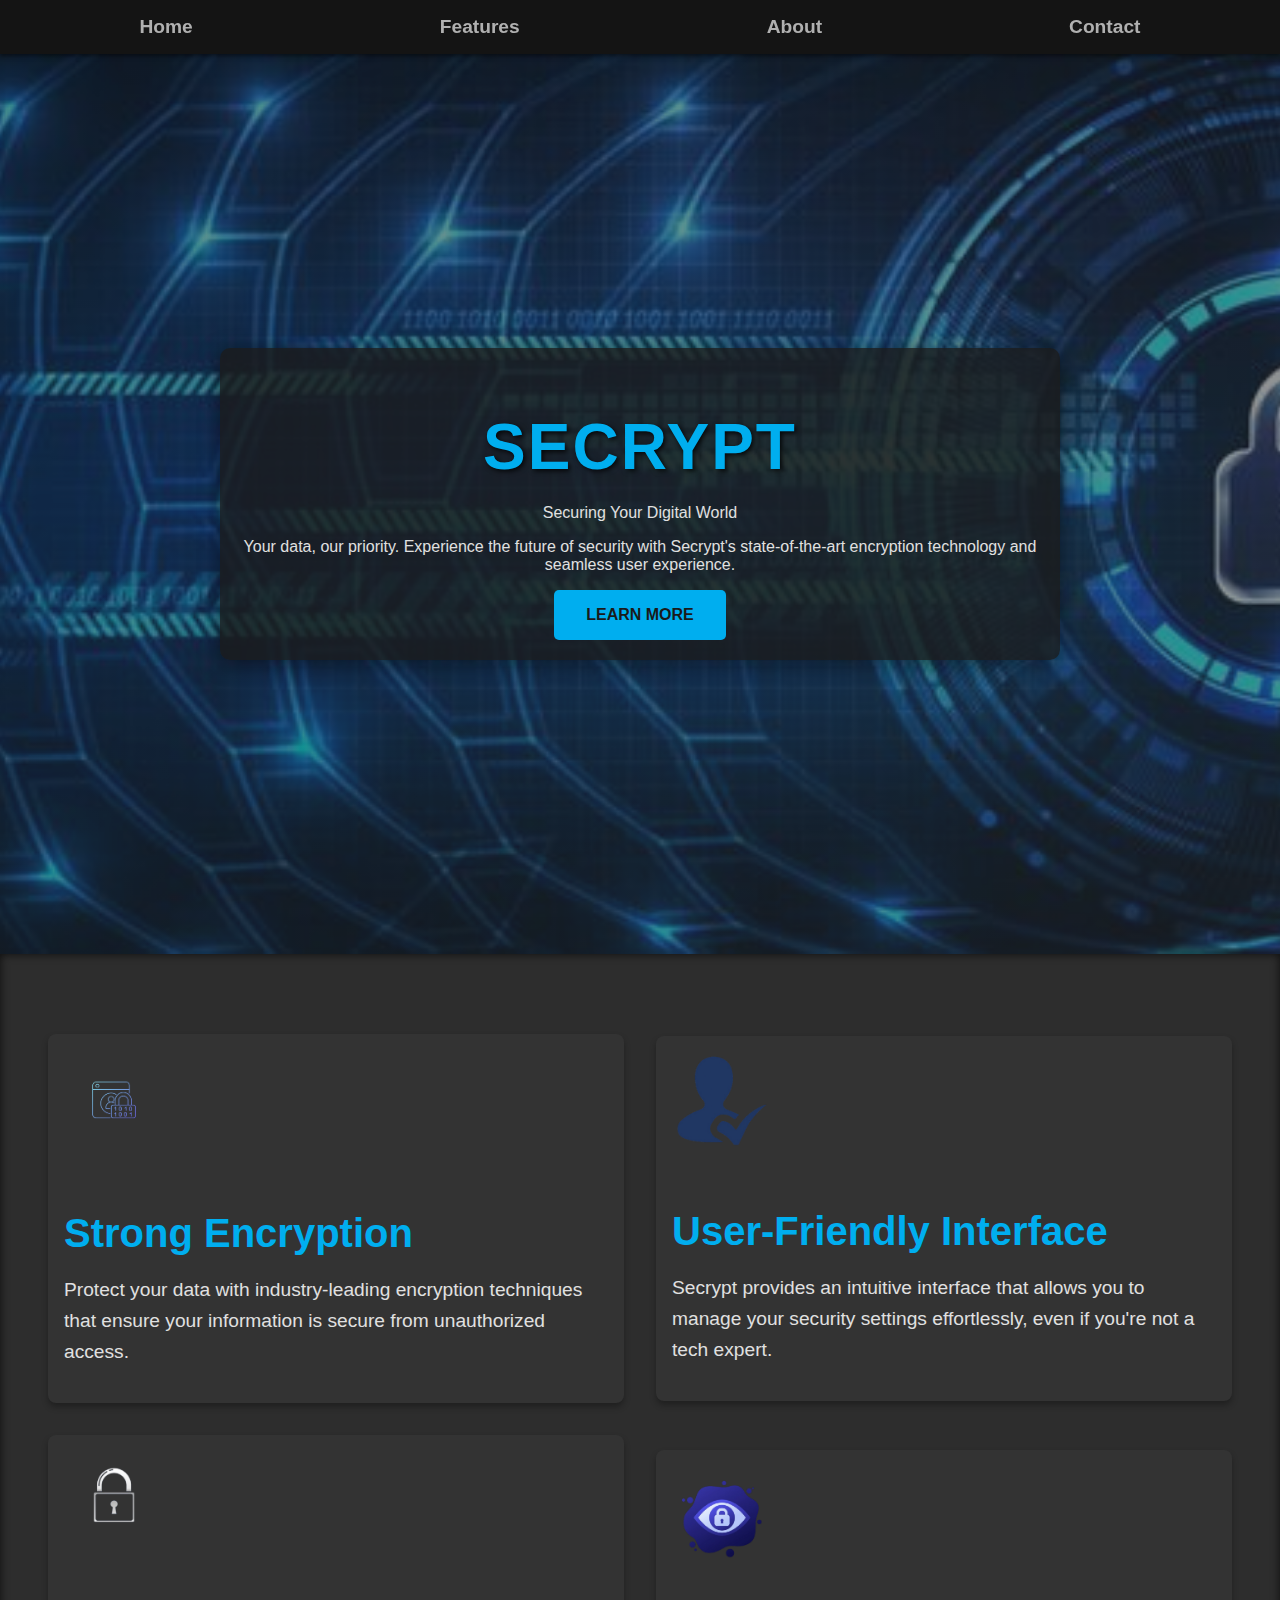
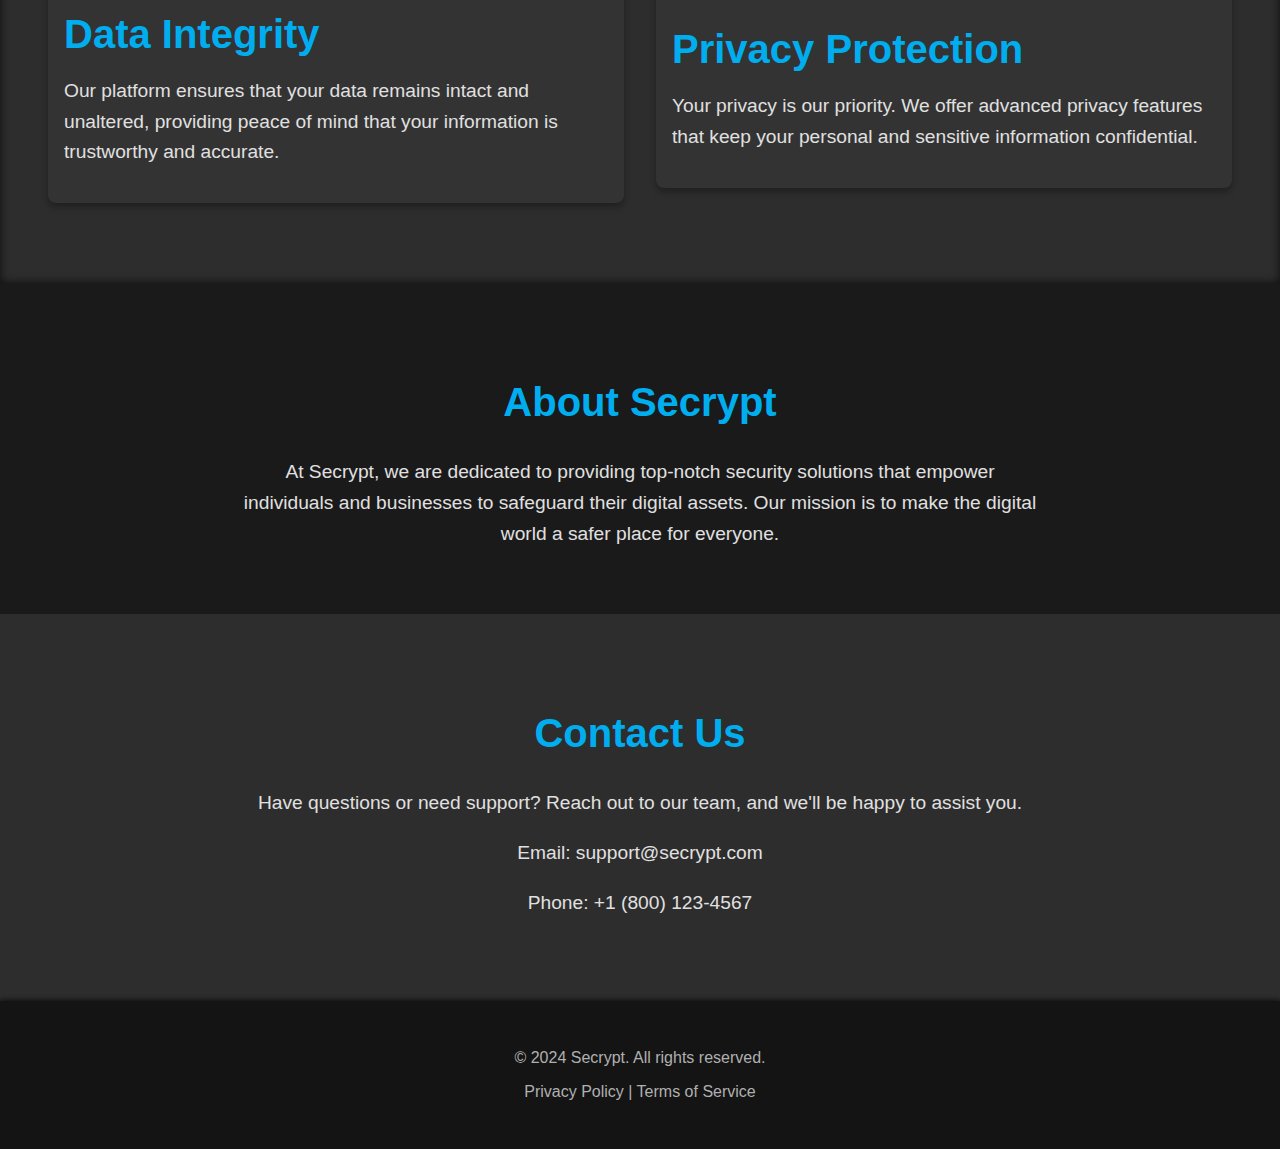
==== index.html @ 93d94c03 "Files Committed" ====
<!DOCTYPE html>
<html lang="en">
<head>
    <meta charset="UTF-8">
    <meta name="viewport" content="width=device-width, initial-scale=1.0">
    <title>Secrypt - Securing Your Digital World</title>
    <link rel="stylesheet" href="assets/style.css">
</head>
<body>
    <!-- Navigation Bar -->
    <nav>
        <ul>
            <li><a href="#home">Home</a></li>
            <li><a href="#features">Features</a></li>
            <li><a href="cryptography.html">About</a></li>
            <li><a href="#contact">Contact</a></li>
        </ul>
    </nav>

    <!-- Hero Section -->
    <section class="hero" id="home">
        <div class="hero-slider">
            <img src="assets/images/hero1.jpg" class="active" alt="Slide 1">
            <img src="assets/images/hero2.jpg" alt="Slide 2">
            <img src="assets/images/hero3.jpg" alt="Slide 3">
        </div>
        <div class="hero-content">
            <div class="hero-text">
                <h1>Secrypt</h1>
                <p>Securing Your Digital World</p>
                <p>Your data, our priority. Experience the future of security with Secrypt's state-of-the-art encryption technology and seamless user experience.</p>
                <a href="#features" class="cta">Learn More</a>
            </div>
        </div>
    </section>

    <!-- Content Section -->
    <section class="content" id="features">
        <div class="feature-item">
            <img src="assets/images/encryption-icon.png" alt="Encryption Icon">
            <h2>Strong Encryption</h2>
            <p>Protect your data with industry-leading encryption techniques that ensure your information is secure from unauthorized access.</p>
        </div>
        <div class="feature-item">
            <img src="assets/images/user-friendly-icon.png" alt="User-Friendly Interface Icon">
            <h2>User-Friendly Interface</h2>
            <p>Secrypt provides an intuitive interface that allows you to manage your security settings effortlessly, even if you're not a tech expert.</p>
        </div>
        <div class="feature-item">
            <img src="assets/images/lock-icon.png" alt="Secure Data Icon">
            <h2>Data Integrity</h2>
            <p>Our platform ensures that your data remains intact and unaltered, providing peace of mind that your information is trustworthy and accurate.</p>
        </div>
        <div class="feature-item">
            <img src="assets/images/privacy-icon.png" alt="Privacy Protection Icon">
            <h2>Privacy Protection</h2>
            <p>Your privacy is our priority. We offer advanced privacy features that keep your personal and sensitive information confidential.</p>
        </div>
    </section>

    <!-- About Section -->
    <section class="about" id="about">
        <div>
            <h2>About Secrypt</h2>
            <p>At Secrypt, we are dedicated to providing top-notch security solutions that empower individuals and businesses to safeguard their digital assets. Our mission is to make the digital world a safer place for everyone.</p>
        </div>
    </section>

    <!-- Contact Section -->
    <section class="contact" id="contact">
        <div>
            <h2>Contact Us</h2>
            <p>Have questions or need support? Reach out to our team, and we'll be happy to assist you.</p>
            <p>Email: support@secrypt.com</p>
            <p>Phone: +1 (800) 123-4567</p>
        </div>
    </section>

    <!-- Footer -->
    <footer>
        <p>&copy; 2024 Secrypt. All rights reserved.</p>
        <p><a href="#privacy">Privacy Policy</a> | <a href="#terms">Terms of Service</a></p>
    </footer>

    <!-- Smooth Scrolling JavaScript -->
    <script>
        document.querySelectorAll('a[href^="#"]').forEach(anchor => {
            anchor.addEventListener('click', function (e) {
                e.preventDefault();
                document.querySelector(this.getAttribute('href')).scrollIntoView({
                    behavior: 'smooth'
                });
            });
        });


        let currentIndex = 0;
        const images = document.querySelectorAll('.hero-slider img');
        const imageCount = images.length;

        setInterval(() => {
            images[currentIndex].classList.remove('active');
            currentIndex = (currentIndex + 1) % imageCount;
            images[currentIndex].classList.add('active');
        }, 3000);
    </script>
</body>
</html>
---- assets/style.css ----
body {
    margin: 0;
    font-family: 'Open Sans', sans-serif;
    background-color: #1A1A1A;
    color: #E0E0E0;
}

/* Navigation Bar */
nav {
    background-color: #141414;
    padding: 1rem;
    position: sticky;
    top: 0;
    z-index: 1000;
    box-shadow: 0 2px 4px rgba(0, 0, 0, 0.5);
}

nav ul {
    list-style-type: none;
    margin: 0;
    padding: 0;
    display: flex;
    justify-content: space-around;
}

nav ul li {
    display: inline;
}

nav ul li a {
    color: #B0B0B0;
    text-decoration: none;
    font-weight: bold;
    font-size: 1.2rem;
    transition: color 0.3s ease, transform 0.3s ease;
}

nav ul li a:hover {
    color: #00AEEF;
    transform: scale(1.1);
}

/* Hero Section */
.hero {
    position: relative;
    height: 100vh;
    background: linear-gradient(to bottom right, #1A1A1A, #2D2D2D);
    display: flex;
    align-items: center;
    justify-content: center;
    text-align: center;
}

.hero-content {
    position: relative;
    z-index: 2;
    color: #E0E0E0;
}

.hero-slider {
    position: absolute;
    top: 0;
    left: 0;
    width: 100%;
    height: 100%;
    opacity: 0.5; /* Slightly transparent */
    z-index: 1;
    overflow: hidden;
}

.hero-slider img {
    width: 100%;
    height: 100%;
    object-fit: cover;
    position: absolute;
    top: 0;
    left: 0;
    opacity: 0;
    transition: opacity 1s ease-in-out;
}

.hero-slider img.active {
    opacity: 1;
}

.hero-text {
    text-align: center;
    color: #E0E0E0;
    max-width: 800px;
    margin: 0 auto;
    padding: 20px;
    background: rgba(26, 26, 26, 0.8); /* Slightly transparent background for text */
    border-radius: 10px;
    box-shadow: 0 4px 20px rgba(0, 0, 0, 0.5);
}

.hero-text h1 {
    font-family: 'Montserrat', sans-serif;
    font-size: 4rem;
    letter-spacing: 2px;
    text-transform: uppercase;
    color: #00AEEF;
    margin-bottom: 20px;
    text-shadow: 2px 2px 5px rgba(0, 0, 0, 0.8);
}

.hero-text .tagline {
    font-family: 'Open Sans', sans-serif;
    font-size: 1.8rem;
    font-weight: 300;
    margin-bottom: 15px;
    color: #B0B0B0;
}

.hero-text .description {
    font-family: 'Open Sans', sans-serif;
    font-size: 1.2rem;
    line-height: 1.6;
    color: #E0E0E0;
    margin-bottom: 30px;
}

.hero-text .cta {
    background-color: #00AEEF;
    color: #1A1A1A;
    padding: 1rem 2rem;
    text-transform: uppercase;
    font-weight: bold;
    text-decoration: none;
    border-radius: 5px;
    transition: background-color 0.3s, transform 0.3s;
    display: inline-block;
}

.hero-text .cta:hover {
    background-color: #0098D3;
    transform: scale(1.05);
}

/* Content Section */
.content {
    padding: 4rem 2rem;
    display: flex;
    flex-wrap: wrap;
    justify-content: space-between;
    align-items: center;
    background-color: #2D2D2D;
    box-shadow: inset 0 0 10px rgba(0, 0, 0, 0.7);
}

.feature-item {
    flex: 1 1 30%;
    margin: 1rem;
    padding: 1rem;
    background-color: #333333;
    border-radius: 8px;
    box-shadow: 0 4px 6px rgba(0, 0, 0, 0.3);
    transition: transform 0.3s ease;
}

.feature-item:hover {
    transform: translateY(-5px);
}

.feature-item img {
    max-width: 100px;
    margin-bottom: 1rem;
}

.feature-item h2 {
    font-family: 'Montserrat', sans-serif;
    font-size: 2.5rem;
    margin-bottom: 1rem;
    color: #00AEEF;
}

.feature-item p {
    font-size: 1.2rem;
    line-height: 1.6;
}

/* About Section */
.about {
    padding: 4rem 2rem;
    background-color: #1A1A1A;
    text-align: center;
}

.about h2 {
    font-family: 'Montserrat', sans-serif;
    font-size: 2.5rem;
    color: #00AEEF;
    margin-bottom: 2rem;
}

.about p {
    font-size: 1.2rem;
    line-height: 1.6;
    max-width: 800px;
    margin: 0 auto;
}

/* Contact Section */
.contact {
    padding: 4rem 2rem;
    background-color: #2D2D2D;
    text-align: center;
}

.contact h2 {
    font-family: 'Montserrat', sans-serif;
    font-size: 2.5rem;
    color: #00AEEF;
    margin-bottom: 2rem;
}

.contact p {
    font-size: 1.2rem;
    line-height: 1.6;
}

/* Footer */
footer {
    background-color: #141414;
    color: #B0B0B0;
    padding: 2rem 0;
    text-align: center;
    box-shadow: 0 -2px 4px rgba(0, 0, 0, 0.5);
}

footer a {
    color: #B0B0B0;
    text-decoration: none;
    transition: color 0.3s ease;
}

footer a:hover {
    color: #00AEEF;
}

/* Smooth Scrolling */
html {
    scroll-behavior: smooth;
}
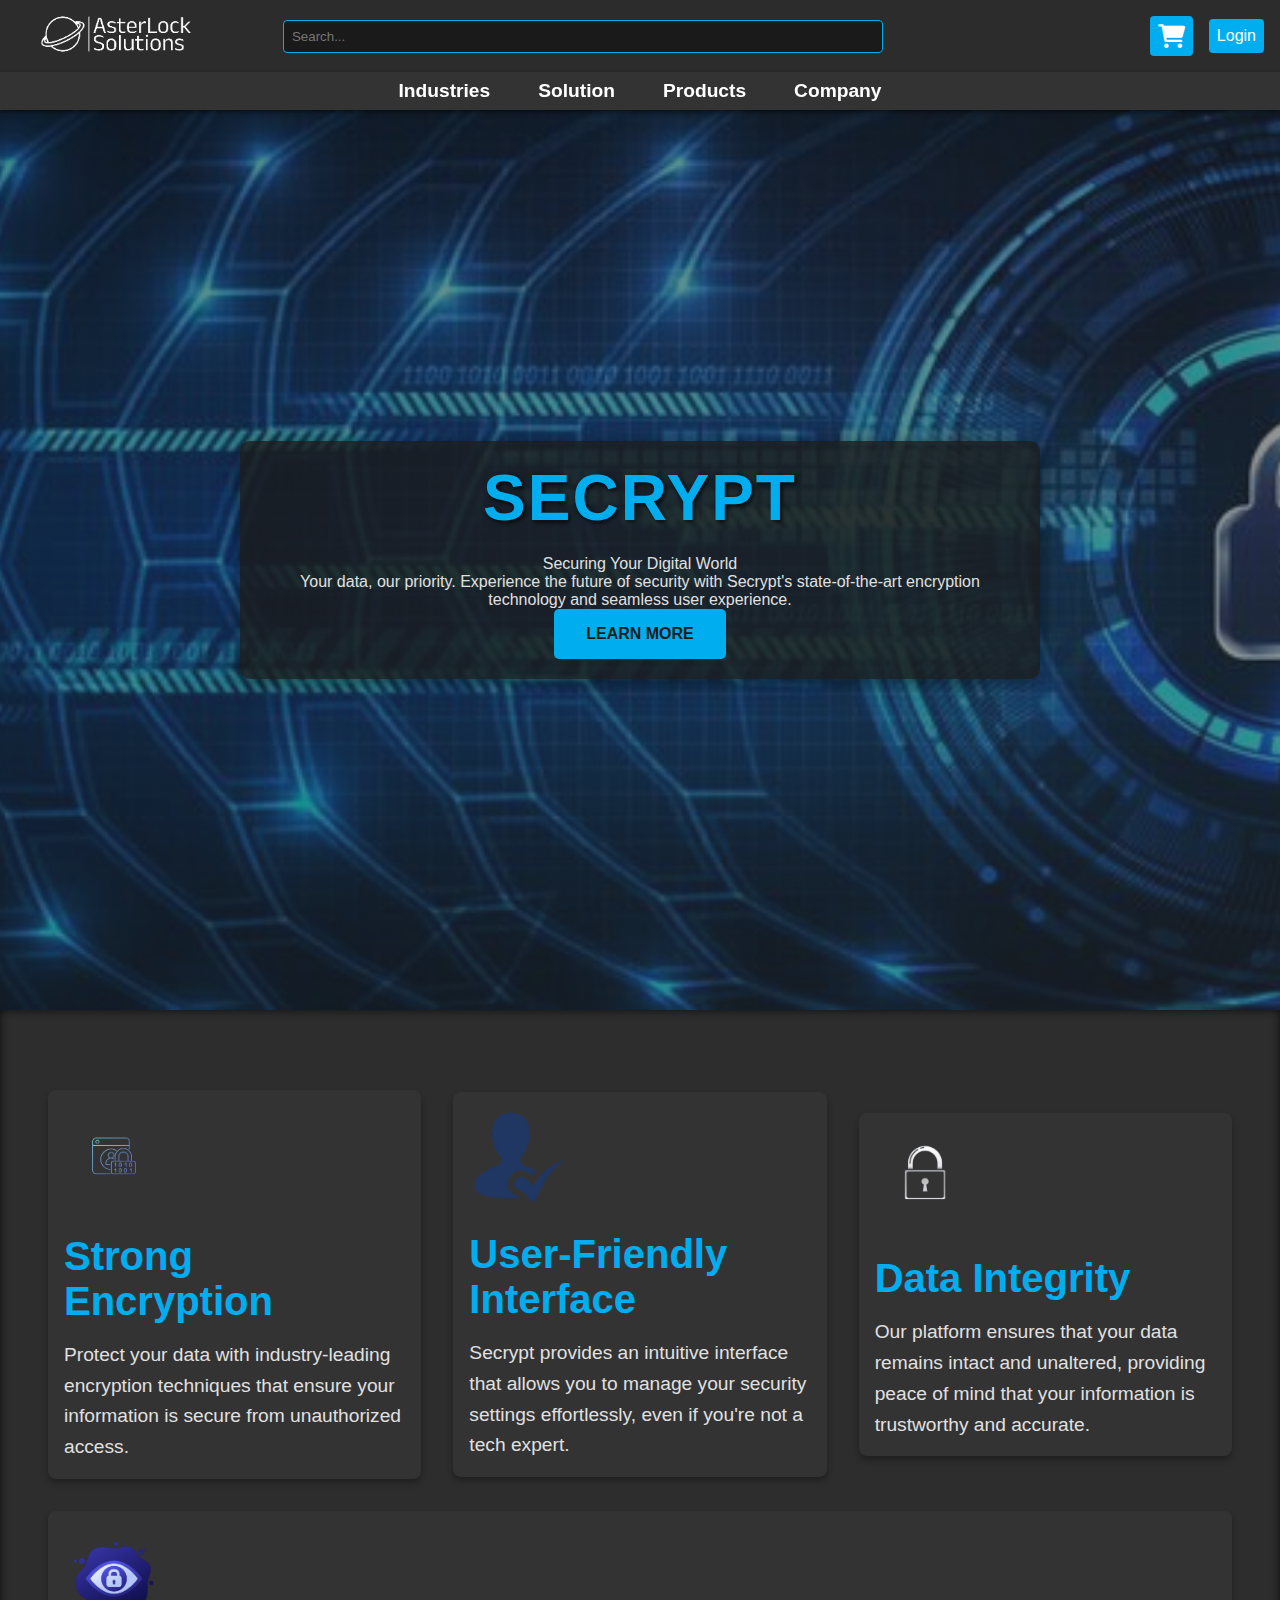
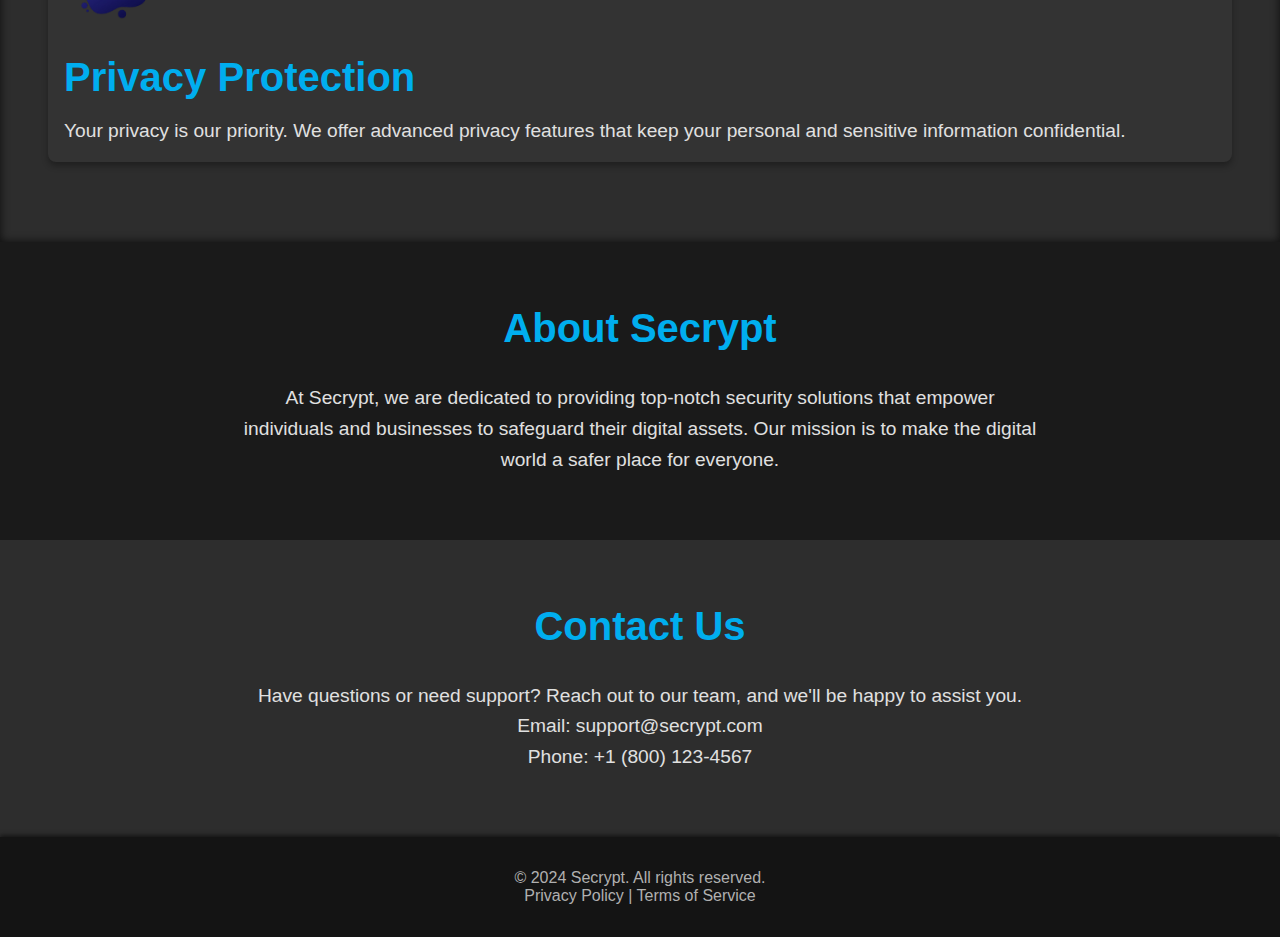
==== commit 67035e76: "Changed topnav | Fixed Decryption" ====
--- a/index.html
+++ b/index.html
@@ -4,18 +4,40 @@
     <meta charset="UTF-8">
     <meta name="viewport" content="width=device-width, initial-scale=1.0">
     <title>Secrypt - Securing Your Digital World</title>
-    <link rel="stylesheet" href="assets/style.css">
+    <link rel="stylesheet" href="assets/css/style.css">
+    <link rel="stylesheet" href="assets/css/topnav.css">
+    <link rel="stylesheet" href="https://cdnjs.cloudflare.com/ajax/libs/font-awesome/6.0.0-beta3/css/all.min.css">
 </head>
 <body>
-    <!-- Navigation Bar -->
-    <nav>
+    <!-- Main Top Navigation -->
+    <header>
+        <div class="main-topnav">
+            <div class="logo">
+                <a href="index.html"><img src="assets/images/logo.png" alt="Logo"></a>
+            </div>
+            <div class="search-bar">
+                <input type="text" placeholder="Search...">
+            </div>
+            <div class="user-actions">
+                <a href="cart.html" class="cart">
+                    <!-- Cart Icon (Font Awesome) -->
+                    <i class="fas fa-shopping-cart"></i>
+                </a>
+                <a href="login.html" class="login">Login</a>
+            </div>
+        </div>
+    </header>
+
+    <!-- Secondary Top Navigation -->
+    <nav class="secondary-topnav">
         <ul>
-            <li><a href="#home">Home</a></li>
-            <li><a href="#features">Features</a></li>
-            <li><a href="cryptography.html">About</a></li>
-            <li><a href="#contact">Contact</a></li>
+            <li><a href="industries.html">Industries</a></li>
+            <li><a href="solution.html">Solution</a></li>
+            <li><a href="products.html">Products</a></li>
+            <li><a href="company.html">Company</a></li>
         </ul>
     </nav>
+
 
     <!-- Hero Section -->
     <section class="hero" id="home">
--- a/assets/css/style.css
+++ b/assets/css/style.css
@@ -0,0 +1,244 @@
+body {
+    margin: 0;
+    font-family: 'Open Sans', sans-serif;
+    background-color: #1A1A1A;
+    color: #E0E0E0;
+}
+
+/* Navigation Bar */
+nav {
+    background-color: #141414;
+    padding: 1rem;
+    position: sticky;
+    top: 0;
+    z-index: 1000;
+    box-shadow: 0 2px 4px rgba(0, 0, 0, 0.5);
+}
+
+nav ul {
+    list-style-type: none;
+    margin: 0;
+    padding: 0;
+    display: flex;
+    justify-content: space-around;
+}
+
+nav ul li {
+    display: inline;
+}
+
+nav ul li a {
+    color: #B0B0B0;
+    text-decoration: none;
+    font-weight: bold;
+    font-size: 1.2rem;
+    transition: color 0.3s ease, transform 0.3s ease;
+}
+
+nav ul li a:hover {
+    color: #00AEEF;
+    transform: scale(1.1);
+}
+
+/* Hero Section */
+.hero {
+    position: relative;
+    height: 100vh;
+    background: linear-gradient(to bottom right, #1A1A1A, #2D2D2D);
+    display: flex;
+    align-items: center;
+    justify-content: center;
+    text-align: center;
+}
+
+.hero-content {
+    position: relative;
+    z-index: 2;
+    color: #E0E0E0;
+}
+
+.hero-slider {
+    position: absolute;
+    top: 0;
+    left: 0;
+    width: 100%;
+    height: 100%;
+    opacity: 0.5; /* Slightly transparent */
+    z-index: 1;
+    overflow: hidden;
+}
+
+.hero-slider img {
+    width: 100%;
+    height: 100%;
+    object-fit: cover;
+    position: absolute;
+    top: 0;
+    left: 0;
+    opacity: 0;
+    transition: opacity 1s ease-in-out;
+}
+
+.hero-slider img.active {
+    opacity: 1;
+}
+
+.hero-text {
+    text-align: center;
+    color: #E0E0E0;
+    max-width: 800px;
+    margin: 0 auto;
+    padding: 20px;
+    background: rgba(26, 26, 26, 0.8); /* Slightly transparent background for text */
+    border-radius: 10px;
+    box-shadow: 0 4px 20px rgba(0, 0, 0, 0.5);
+}
+
+.hero-text h1 {
+    font-family: 'Montserrat', sans-serif;
+    font-size: 4rem;
+    letter-spacing: 2px;
+    text-transform: uppercase;
+    color: #00AEEF;
+    margin-bottom: 20px;
+    text-shadow: 2px 2px 5px rgba(0, 0, 0, 0.8);
+}
+
+.hero-text .tagline {
+    font-family: 'Open Sans', sans-serif;
+    font-size: 1.8rem;
+    font-weight: 300;
+    margin-bottom: 15px;
+    color: #B0B0B0;
+}
+
+.hero-text .description {
+    font-family: 'Open Sans', sans-serif;
+    font-size: 1.2rem;
+    line-height: 1.6;
+    color: #E0E0E0;
+    margin-bottom: 30px;
+}
+
+.hero-text .cta {
+    background-color: #00AEEF;
+    color: #1A1A1A;
+    padding: 1rem 2rem;
+    text-transform: uppercase;
+    font-weight: bold;
+    text-decoration: none;
+    border-radius: 5px;
+    transition: background-color 0.3s, transform 0.3s;
+    display: inline-block;
+}
+
+.hero-text .cta:hover {
+    background-color: #0098D3;
+    transform: scale(1.05);
+}
+
+/* Content Section */
+.content {
+    padding: 4rem 2rem;
+    display: flex;
+    flex-wrap: wrap;
+    justify-content: space-between;
+    align-items: center;
+    background-color: #2D2D2D;
+    box-shadow: inset 0 0 10px rgba(0, 0, 0, 0.7);
+}
+
+.feature-item {
+    flex: 1 1 30%;
+    margin: 1rem;
+    padding: 1rem;
+    background-color: #333333;
+    border-radius: 8px;
+    box-shadow: 0 4px 6px rgba(0, 0, 0, 0.3);
+    transition: transform 0.3s ease;
+}
+
+.feature-item:hover {
+    transform: translateY(-5px);
+}
+
+.feature-item img {
+    max-width: 100px;
+    margin-bottom: 1rem;
+}
+
+.feature-item h2 {
+    font-family: 'Montserrat', sans-serif;
+    font-size: 2.5rem;
+    margin-bottom: 1rem;
+    color: #00AEEF;
+}
+
+.feature-item p {
+    font-size: 1.2rem;
+    line-height: 1.6;
+}
+
+/* About Section */
+.about {
+    padding: 4rem 2rem;
+    background-color: #1A1A1A;
+    text-align: center;
+}
+
+.about h2 {
+    font-family: 'Montserrat', sans-serif;
+    font-size: 2.5rem;
+    color: #00AEEF;
+    margin-bottom: 2rem;
+}
+
+.about p {
+    font-size: 1.2rem;
+    line-height: 1.6;
+    max-width: 800px;
+    margin: 0 auto;
+}
+
+/* Contact Section */
+.contact {
+    padding: 4rem 2rem;
+    background-color: #2D2D2D;
+    text-align: center;
+}
+
+.contact h2 {
+    font-family: 'Montserrat', sans-serif;
+    font-size: 2.5rem;
+    color: #00AEEF;
+    margin-bottom: 2rem;
+}
+
+.contact p {
+    font-size: 1.2rem;
+    line-height: 1.6;
+}
+
+/* Footer */
+footer {
+    background-color: #141414;
+    color: #B0B0B0;
+    padding: 2rem 0;
+    text-align: center;
+    box-shadow: 0 -2px 4px rgba(0, 0, 0, 0.5);
+}
+
+footer a {
+    color: #B0B0B0;
+    text-decoration: none;
+    transition: color 0.3s ease;
+}
+
+footer a:hover {
+    color: #00AEEF;
+}
+
+/* Smooth Scrolling */
+html {
+    scroll-behavior: smooth;
+}
--- a/assets/css/topnav.css
+++ b/assets/css/topnav.css
@@ -0,0 +1,129 @@
+/* General reset */
+* {
+    margin: 0;
+    padding: 0;
+    box-sizing: border-box;
+}
+
+/* Main Top Navigation */
+.main-topnav {
+    display: flex;
+    justify-content: space-between;
+    align-items: center;
+    padding: 1rem;
+    background-color: #2C2C2C;
+    color: white;
+    position: relative; /* Ensure positioning context for absolute positioning of logo */
+}
+
+.main-topnav .logo {
+    position: absolute; /* Absolute positioning to prevent affecting the layout */
+    left: 1rem; /* Adjust as needed */
+    top: 50%; /* Center vertically */
+    transform: translateY(-50%); /* Center vertically */
+}
+
+.main-topnav .logo a img {
+    height: 150px; /* Adjust the height as needed */
+    width: auto; /* Maintain aspect ratio */
+}
+
+.main-topnav .search-bar {
+    flex: 1; /* Adjust to center the search bar */
+    margin: 0 2rem;
+    display: flex;
+    justify-content: center;
+}
+
+.main-topnav .search-bar input[type="text"] {
+    width: 100%; /* Make it fill the available space */
+    max-width: 600px; /* Adjust maximum width as needed */
+    padding: 0.5rem;
+    border-radius: 4px;
+    border: 1px solid #00AEEF;
+    background-color: #1A1A1A;
+    color: #E0E0E0;
+}
+
+.main-topnav .user-actions {
+    display: flex;
+    align-items: center;
+    gap: 1rem;
+    position: relative; /* Ensure proper positioning */
+    z-index: 1; /* Ensure it is above the logo if needed */
+}
+
+.main-topnav .user-actions a {
+    text-decoration: none;
+    color: white;
+    padding: 0.5rem;
+    border-radius: 4px;
+    background-color: #00AEEF;
+    transition: background-color 0.3s;
+    display: flex;
+    align-items: center;
+    justify-content: center;
+}
+
+.main-topnav .user-actions a:hover {
+    background-color: #0098D3;
+}
+
+.main-topnav .user-actions .cart {
+    font-size: 1.5rem; /* Adjust size of the icon as needed */
+}
+
+/* Secondary Top Navigation */
+.secondary-topnav {
+    background-color: #333;
+    padding: 0.5rem;
+}
+
+.secondary-topnav ul {
+    display: flex;
+    justify-content: center;
+    list-style: none;
+}
+
+.secondary-topnav ul li {
+    margin: 0 1rem;
+}
+
+.secondary-topnav ul li a {
+    text-decoration: none;
+    color: white;
+    font-size: 1.2rem;
+    padding: 0.5rem;
+    transition: color 0.3s;
+}
+
+.secondary-topnav ul li a:hover {
+    color: #00AEEF;
+}
+
+/* Responsiveness */
+@media (max-width: 768px) {
+    .main-topnav {
+        flex-direction: column;
+        padding: 1rem; /* Adjust padding if needed */
+    }
+
+    .main-topnav .logo {
+        position: static; /* Reset positioning for mobile view */
+        transform: none; /* Reset transform for mobile view */
+        margin-bottom: 1rem; /* Space between logo and other elements */
+    }
+
+    .main-topnav .search-bar {
+        margin: 1rem 0;
+        width: 100%;
+    }
+
+    .secondary-topnav ul {
+        flex-direction: column;
+    }
+
+    .secondary-topnav ul li {
+        margin: 0.5rem 0;
+    }
+}
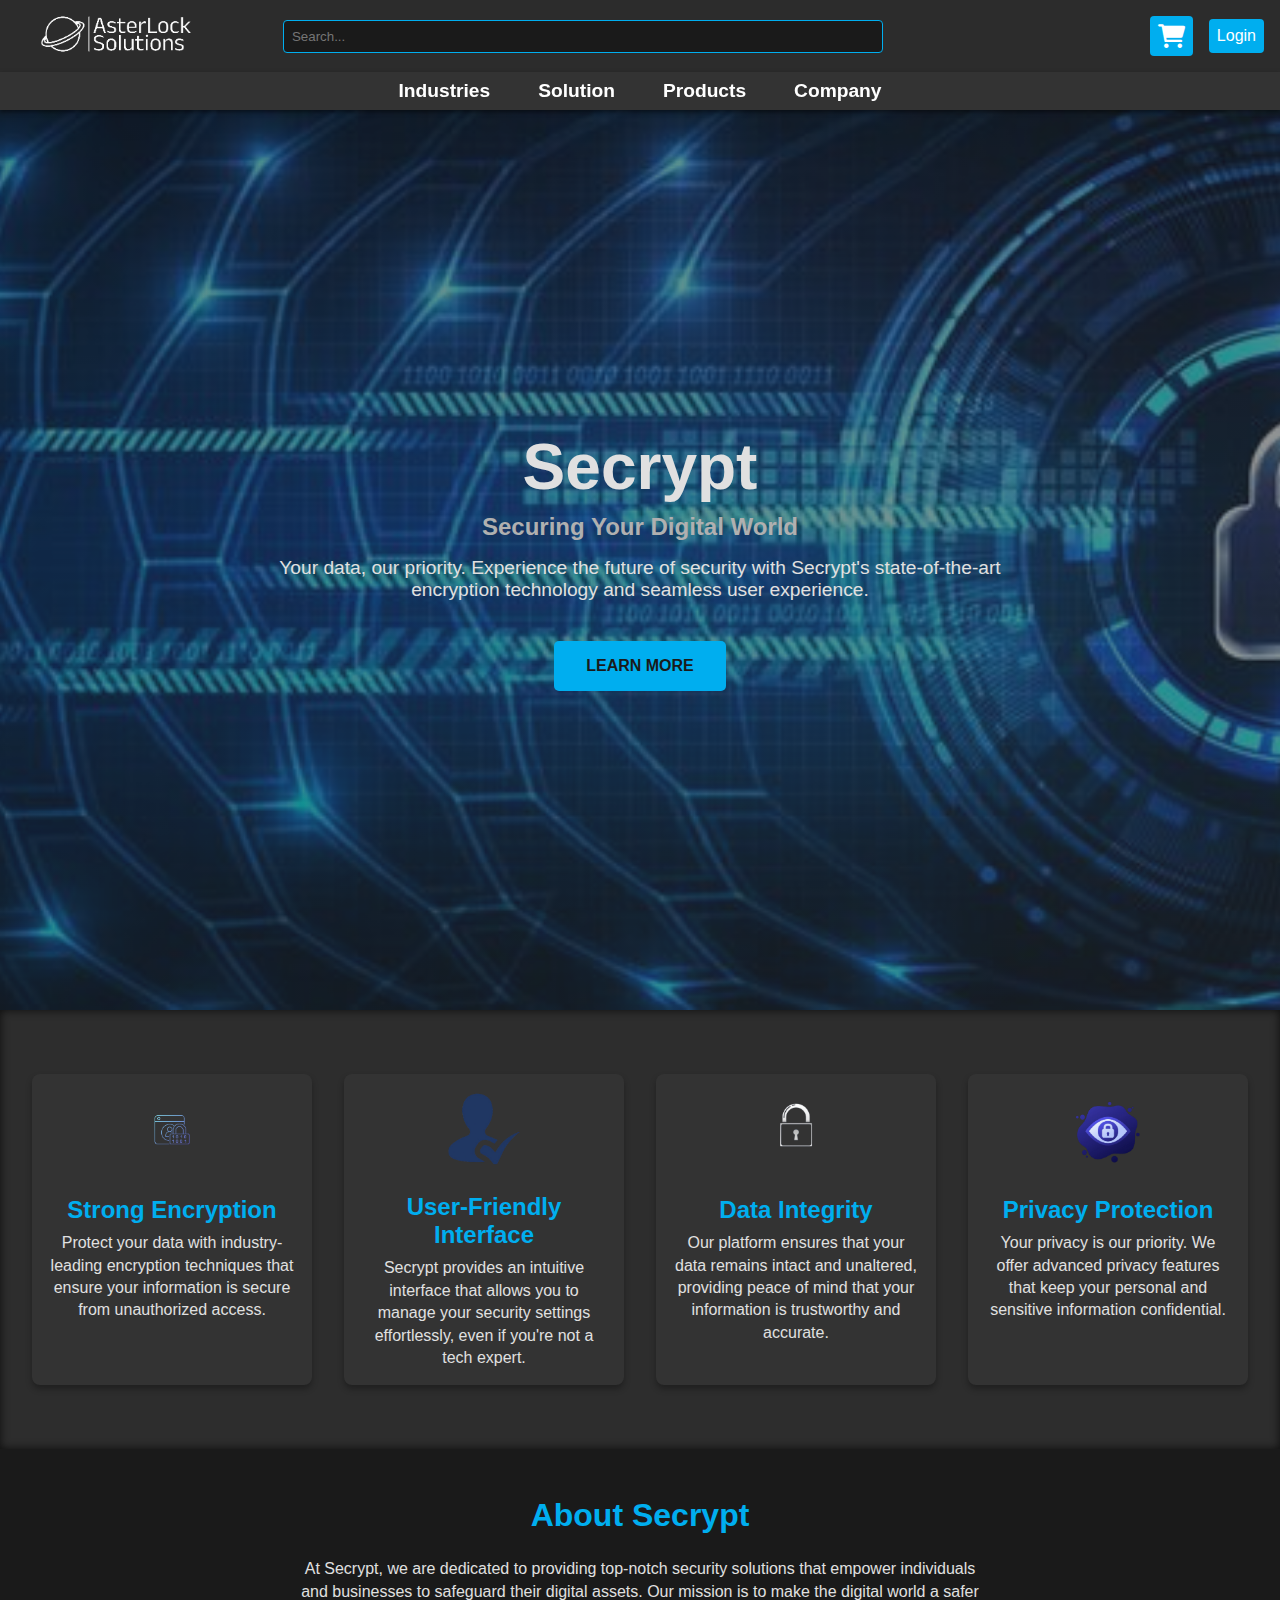
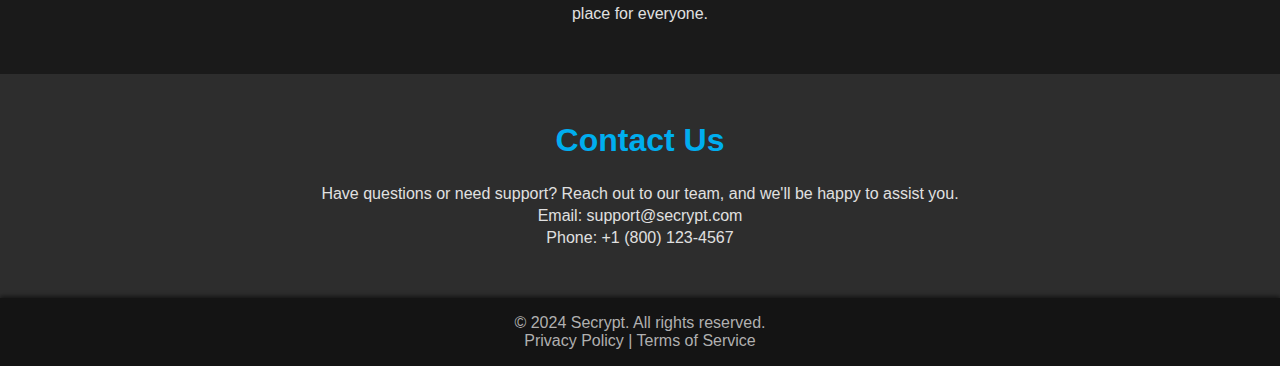
==== commit ef822357: "Added features" ====
--- a/index.html
+++ b/index.html
@@ -49,8 +49,8 @@
         <div class="hero-content">
             <div class="hero-text">
                 <h1>Secrypt</h1>
-                <p>Securing Your Digital World</p>
-                <p>Your data, our priority. Experience the future of security with Secrypt's state-of-the-art encryption technology and seamless user experience.</p>
+                <p class="subheading">Securing Your Digital World</p>
+                <p class="description">Your data, our priority. Experience the future of security with Secrypt's state-of-the-art encryption technology and seamless user experience.</p>
                 <a href="#features" class="cta">Learn More</a>
             </div>
         </div>
--- a/assets/css/style.css
+++ b/assets/css/style.css
@@ -5,10 +5,9 @@
     color: #E0E0E0;
 }
 
-/* Navigation Bar */
 nav {
     background-color: #141414;
-    padding: 1rem;
+    padding: 0.5rem 1rem;
     position: sticky;
     top: 0;
     z-index: 1000;
@@ -31,7 +30,7 @@
     color: #B0B0B0;
     text-decoration: none;
     font-weight: bold;
-    font-size: 1.2rem;
+    font-size: 1rem;
     transition: color 0.3s ease, transform 0.3s ease;
 }
 
@@ -43,7 +42,7 @@
 /* Hero Section */
 .hero {
     position: relative;
-    height: 100vh;
+    height: 100vh; /* Full viewport height */
     background: linear-gradient(to bottom right, #1A1A1A, #2D2D2D);
     display: flex;
     align-items: center;
@@ -52,9 +51,10 @@
 }
 
 .hero-content {
-    position: relative;
+    text-align: center;
+    color: #E0E0E0;
+    padding: 2rem; /* Padding around the content */
     z-index: 2;
-    color: #E0E0E0;
 }
 
 .hero-slider {
@@ -63,7 +63,7 @@
     left: 0;
     width: 100%;
     height: 100%;
-    opacity: 0.5; /* Slightly transparent */
+    opacity: 0.5;
     z-index: 1;
     overflow: hidden;
 }
@@ -83,147 +83,147 @@
     opacity: 1;
 }
 
-.hero-text {
-    text-align: center;
-    color: #E0E0E0;
-    max-width: 800px;
-    margin: 0 auto;
-    padding: 20px;
-    background: rgba(26, 26, 26, 0.8); /* Slightly transparent background for text */
-    border-radius: 10px;
-    box-shadow: 0 4px 20px rgba(0, 0, 0, 0.5);
-}
-
 .hero-text h1 {
     font-family: 'Montserrat', sans-serif;
-    font-size: 4rem;
-    letter-spacing: 2px;
-    text-transform: uppercase;
-    color: #00AEEF;
-    margin-bottom: 20px;
-    text-shadow: 2px 2px 5px rgba(0, 0, 0, 0.8);
-}
-
-.hero-text .tagline {
-    font-family: 'Open Sans', sans-serif;
-    font-size: 1.8rem;
-    font-weight: 300;
-    margin-bottom: 15px;
-    color: #B0B0B0;
-}
-
+    font-size: 4rem; /* Large heading size */
+    margin: 0;
+    line-height: 1.2;
+    font-weight: 700; /* Bold heading */
+}
+.hero-text .subheading {
+    font-size: 1.5rem; /* Slightly larger subheading */
+    font-weight: 600;
+    margin: 0.5rem 0;
+    color: #B0B0B0; /* Subtle color for differentiation */
+}
 .hero-text .description {
-    font-family: 'Open Sans', sans-serif;
     font-size: 1.2rem;
-    line-height: 1.6;
-    color: #E0E0E0;
-    margin-bottom: 30px;
-}
-
+    margin: 1rem 0;
+    max-width: 800px; /* Limit width for better readability */
+    margin-left: auto;
+    margin-right: auto;
+}
+.hero-text p {
+    font-size: 1.5rem;
+    margin: 1rem 0;
+}
 .hero-text .cta {
     background-color: #00AEEF;
     color: #1A1A1A;
-    padding: 1rem 2rem;
+    padding: 1rem 2rem; /* Enhanced padding for prominence */
     text-transform: uppercase;
     font-weight: bold;
     text-decoration: none;
     border-radius: 5px;
     transition: background-color 0.3s, transform 0.3s;
     display: inline-block;
-}
-
-.hero-text .cta:hover {
+    margin-top: 1.5rem; /* Space above the button */
+}
+.hero .cta {
+    background-color: #00AEEF;
+    color: #1A1A1A;
+    padding: 1rem 2rem; /* Larger padding for better visibility */
+    text-transform: uppercase;
+    font-weight: bold;
+    text-decoration: none;
+    border-radius: 5px;
+    transition: background-color 0.3s;
+}
+
+.hero .cta:hover {
     background-color: #0098D3;
-    transform: scale(1.05);
-}
+    transform: scale(1.05); /* Slightly enlarge on hover */
+}
+
 
 /* Content Section */
 .content {
-    padding: 4rem 2rem;
+    padding: 3rem 1rem;
     display: flex;
     flex-wrap: wrap;
-    justify-content: space-between;
-    align-items: center;
+    justify-content: center;
     background-color: #2D2D2D;
     box-shadow: inset 0 0 10px rgba(0, 0, 0, 0.7);
 }
 
 .feature-item {
-    flex: 1 1 30%;
+    flex: 1 1 200px;
     margin: 1rem;
     padding: 1rem;
     background-color: #333333;
     border-radius: 8px;
     box-shadow: 0 4px 6px rgba(0, 0, 0, 0.3);
-    transition: transform 0.3s ease;
+    transition: transform 0.3s ease, box-shadow 0.3s ease;
+    text-align: center;
 }
 
 .feature-item:hover {
     transform: translateY(-5px);
+    box-shadow: 0 6px 8px rgba(0, 0, 0, 0.4);
 }
 
 .feature-item img {
-    max-width: 100px;
+    max-width: 80px;
     margin-bottom: 1rem;
 }
 
 .feature-item h2 {
     font-family: 'Montserrat', sans-serif;
-    font-size: 2.5rem;
-    margin-bottom: 1rem;
+    font-size: 1.5rem;
+    margin-bottom: 0.5rem;
     color: #00AEEF;
 }
 
 .feature-item p {
-    font-size: 1.2rem;
-    line-height: 1.6;
+    font-size: 1rem;
+    line-height: 1.4;
 }
 
 /* About Section */
 .about {
-    padding: 4rem 2rem;
+    padding: 3rem 1rem;
     background-color: #1A1A1A;
     text-align: center;
 }
 
 .about h2 {
     font-family: 'Montserrat', sans-serif;
-    font-size: 2.5rem;
-    color: #00AEEF;
-    margin-bottom: 2rem;
+    font-size: 2rem;
+    color: #00AEEF;
+    margin-bottom: 1.5rem;
 }
 
 .about p {
-    font-size: 1.2rem;
-    line-height: 1.6;
-    max-width: 800px;
+    font-size: 1rem;
+    line-height: 1.4;
+    max-width: 700px;
     margin: 0 auto;
 }
 
 /* Contact Section */
 .contact {
-    padding: 4rem 2rem;
+    padding: 3rem 1rem;
     background-color: #2D2D2D;
     text-align: center;
 }
 
 .contact h2 {
     font-family: 'Montserrat', sans-serif;
-    font-size: 2.5rem;
-    color: #00AEEF;
-    margin-bottom: 2rem;
+    font-size: 2rem;
+    color: #00AEEF;
+    margin-bottom: 1.5rem;
 }
 
 .contact p {
-    font-size: 1.2rem;
-    line-height: 1.6;
+    font-size: 1rem;
+    line-height: 1.4;
 }
 
 /* Footer */
 footer {
     background-color: #141414;
     color: #B0B0B0;
-    padding: 2rem 0;
+    padding: 1rem 0;
     text-align: center;
     box-shadow: 0 -2px 4px rgba(0, 0, 0, 0.5);
 }
